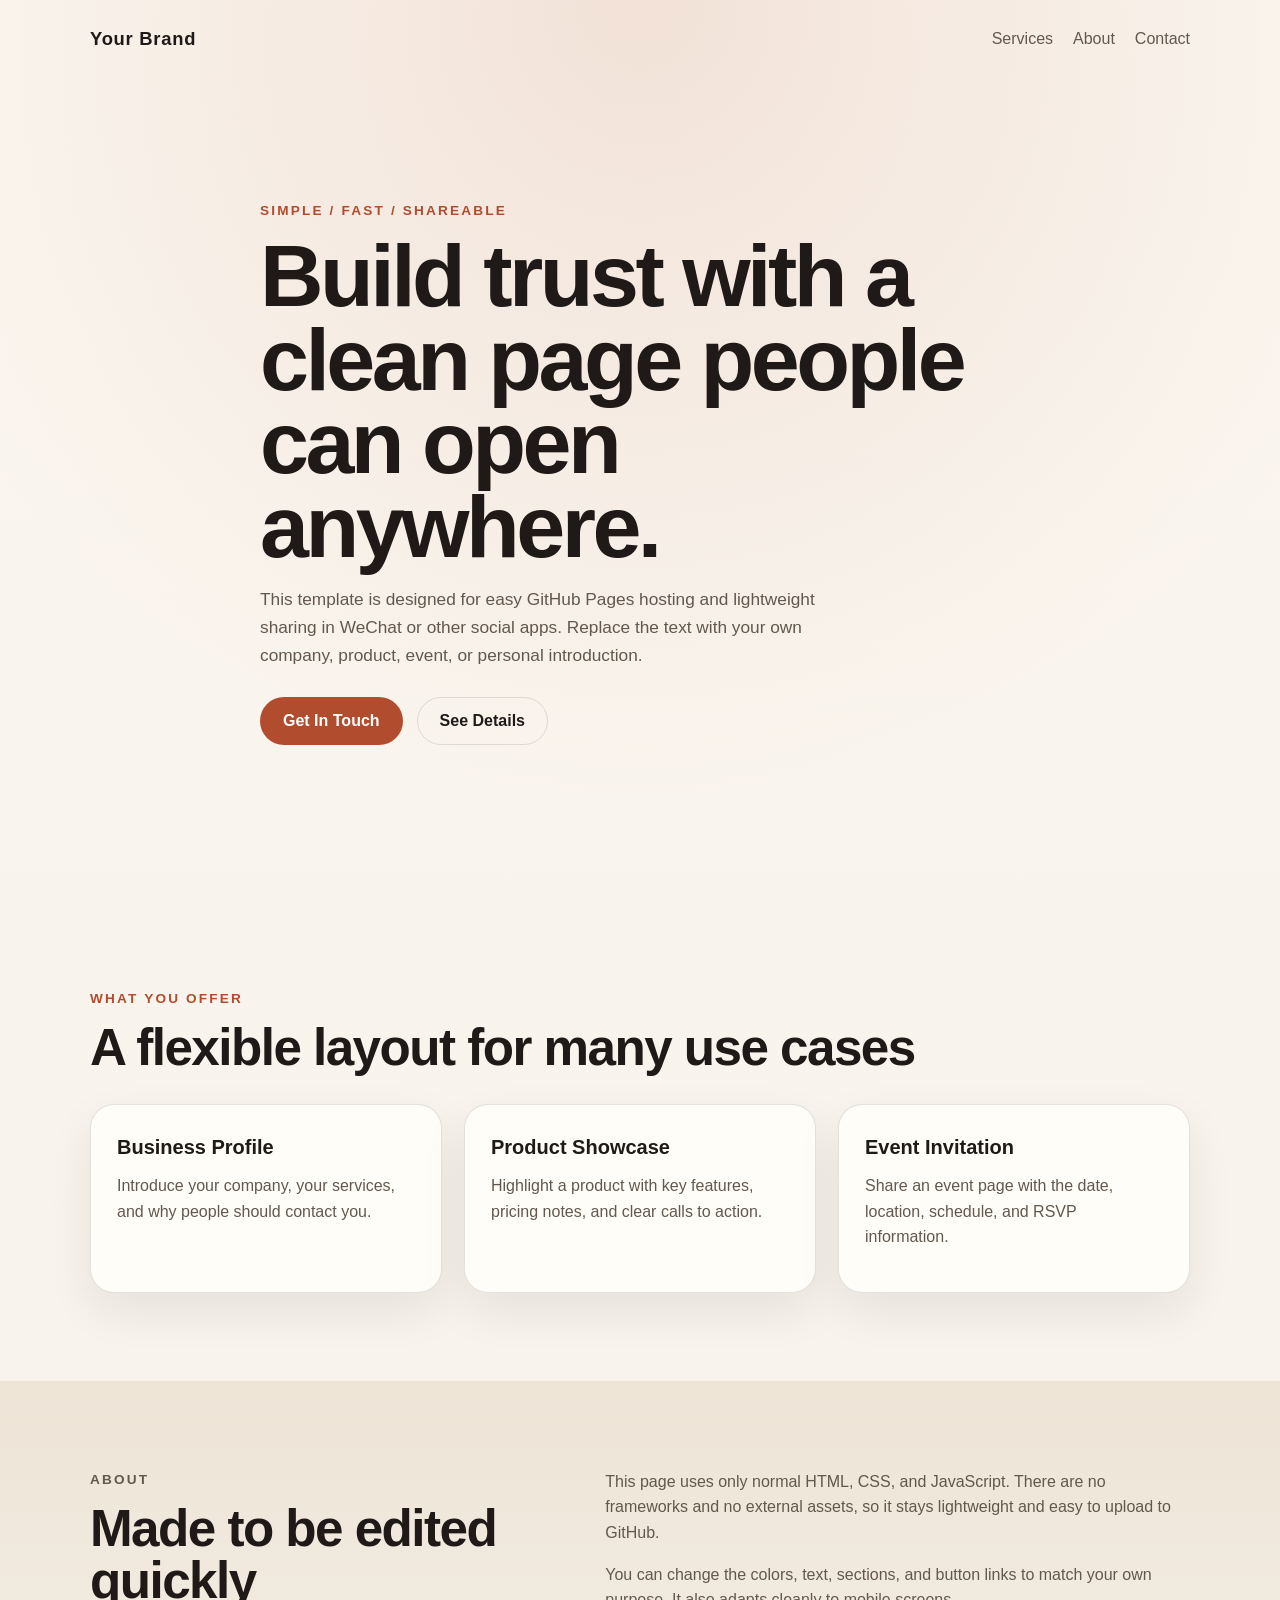
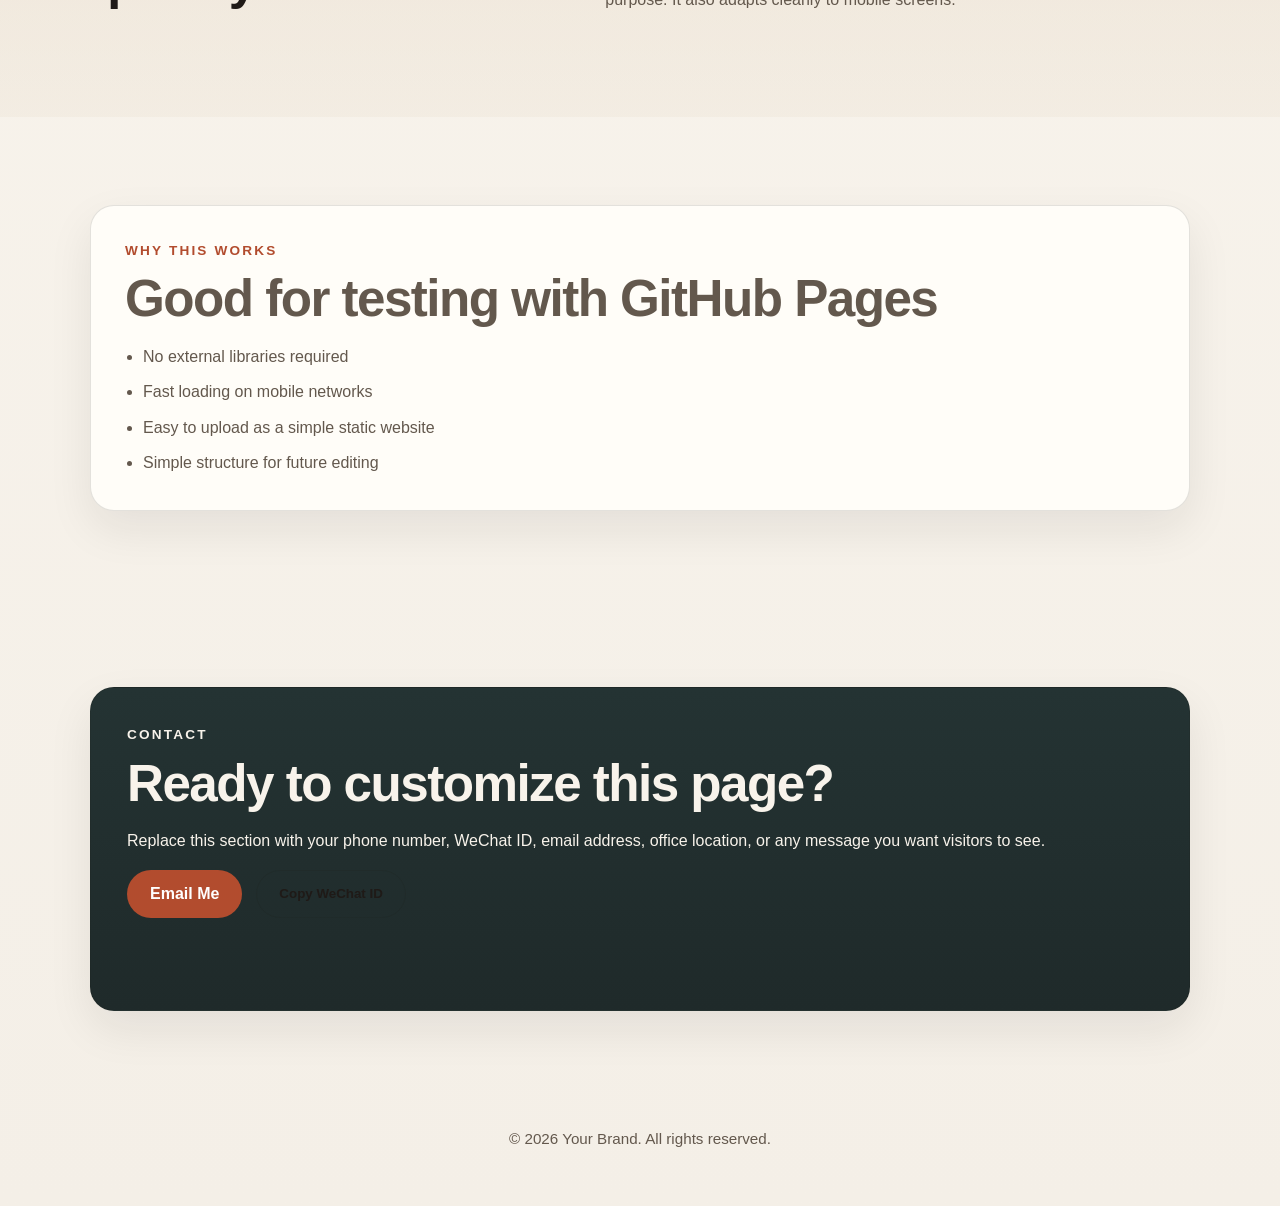
==== index.html @ 00fb81fe "Add files via upload" ====
<!DOCTYPE html>
<html lang="en">
<head>
  <meta charset="UTF-8">
  <meta name="viewport" content="width=device-width, initial-scale=1.0">
  <meta name="description" content="A clean and shareable website template for GitHub Pages and WeChat sharing.">
  <title>Welcome Page</title>
  <link rel="stylesheet" href="style.css">
</head>
<body>
  <header class="hero" id="top">
    <nav class="nav">
      <a class="brand" href="#top">Your Brand</a>
      <div class="nav-links">
        <a href="#services">Services</a>
        <a href="#about">About</a>
        <a href="#contact">Contact</a>
      </div>
    </nav>

    <div class="hero-content">
      <p class="eyebrow">Simple / Fast / Shareable</p>
      <h1>Build trust with a clean page people can open anywhere.</h1>
      <p class="hero-copy">
        This template is designed for easy GitHub Pages hosting and lightweight sharing in WeChat or other social apps.
        Replace the text with your own company, product, event, or personal introduction.
      </p>
      <div class="hero-actions">
        <a class="button button-primary" href="#contact">Get In Touch</a>
        <a class="button button-secondary" href="#services">See Details</a>
      </div>
    </div>
  </header>

  <main>
    <section class="section section-light" id="services">
      <div class="section-heading">
        <p class="section-label">What You Offer</p>
        <h2>A flexible layout for many use cases</h2>
      </div>
      <div class="card-grid">
        <article class="card">
          <h3>Business Profile</h3>
          <p>Introduce your company, your services, and why people should contact you.</p>
        </article>
        <article class="card">
          <h3>Product Showcase</h3>
          <p>Highlight a product with key features, pricing notes, and clear calls to action.</p>
        </article>
        <article class="card">
          <h3>Event Invitation</h3>
          <p>Share an event page with the date, location, schedule, and RSVP information.</p>
        </article>
      </div>
    </section>

    <section class="section section-accent" id="about">
      <div class="two-column">
        <div>
          <p class="section-label">About</p>
          <h2>Made to be edited quickly</h2>
        </div>
        <div>
          <p>
            This page uses only normal HTML, CSS, and JavaScript. There are no frameworks and no external assets,
            so it stays lightweight and easy to upload to GitHub.
          </p>
          <p>
            You can change the colors, text, sections, and button links to match your own purpose. It also adapts
            cleanly to mobile screens.
          </p>
        </div>
      </div>
    </section>

    <section class="section section-light">
      <div class="highlight-panel">
        <p class="section-label">Why This Works</p>
        <h2>Good for testing with GitHub Pages</h2>
        <ul class="checklist">
          <li>No external libraries required</li>
          <li>Fast loading on mobile networks</li>
          <li>Easy to upload as a simple static website</li>
          <li>Simple structure for future editing</li>
        </ul>
      </div>
    </section>

    <section class="section section-dark" id="contact">
      <div class="contact-box">
        <p class="section-label">Contact</p>
        <h2>Ready to customize this page?</h2>
        <p>
          Replace this section with your phone number, WeChat ID, email address, office location, or any message you
          want visitors to see.
        </p>
        <div class="contact-actions">
          <a class="button button-primary" href="mailto:hello@example.com">Email Me</a>
          <button class="button button-secondary" id="copyButton" type="button" data-copy="WeChat ID: your-wechat-id">
            Copy WeChat ID
          </button>
        </div>
        <p class="copy-feedback" id="copyFeedback" aria-live="polite"></p>
      </div>
    </section>
  </main>

  <footer class="footer">
    <p>&copy; <span id="year"></span> Your Brand. All rights reserved.</p>
  </footer>

  <script src="script.js"></script>
</body>
</html>
---- style.css ----
:root {
  --bg: #f4efe7;
  --surface: #fffdf8;
  --surface-strong: #e8dccb;
  --ink: #1f1a17;
  --muted: #63584d;
  --accent: #b24c2e;
  --accent-strong: #8f351a;
  --dark: #1f2a2a;
  --dark-surface: #243333;
  --line: rgba(31, 26, 23, 0.12);
  --shadow: 0 18px 45px rgba(31, 26, 23, 0.08);
  --radius: 24px;
}

* {
  box-sizing: border-box;
}

html {
  scroll-behavior: smooth;
}

body {
  margin: 0;
  font-family: "Segoe UI", "PingFang SC", "Microsoft YaHei", sans-serif;
  background:
    radial-gradient(circle at top, rgba(178, 76, 46, 0.12), transparent 28%),
    linear-gradient(180deg, #fbf7f0 0%, var(--bg) 100%);
  color: var(--ink);
  line-height: 1.6;
}

a {
  color: inherit;
  text-decoration: none;
}

.hero,
.section,
.footer {
  padding-left: 24px;
  padding-right: 24px;
}

.hero {
  min-height: 100vh;
  display: flex;
  flex-direction: column;
  padding-top: 24px;
  padding-bottom: 56px;
}

.nav,
.hero-content,
.section-heading,
.card-grid,
.two-column,
.highlight-panel,
.contact-box,
.footer {
  width: min(1100px, 100%);
  margin: 0 auto;
}

.nav {
  display: flex;
  align-items: center;
  justify-content: space-between;
  gap: 24px;
}

.brand {
  font-size: 1.15rem;
  font-weight: 700;
  letter-spacing: 0.04em;
}

.nav-links {
  display: flex;
  gap: 20px;
  color: var(--muted);
}

.hero-content {
  display: grid;
  place-content: center;
  flex: 1;
  max-width: 760px;
  padding-top: 48px;
}

.eyebrow,
.section-label {
  margin: 0 0 12px;
  font-size: 0.85rem;
  letter-spacing: 0.16em;
  text-transform: uppercase;
  color: var(--accent);
  font-weight: 700;
}

h1,
h2,
h3,
p,
ul {
  margin-top: 0;
}

h1 {
  font-size: clamp(2.6rem, 7vw, 5.5rem);
  line-height: 0.95;
  letter-spacing: -0.04em;
  margin-bottom: 18px;
}

h2 {
  font-size: clamp(2rem, 4vw, 3.2rem);
  line-height: 1.02;
  letter-spacing: -0.03em;
  margin-bottom: 18px;
}

h3 {
  font-size: 1.25rem;
  margin-bottom: 10px;
}

.hero-copy,
.card p,
.two-column p,
.highlight-panel,
.contact-box p,
.footer {
  color: var(--muted);
}

.hero-copy {
  font-size: 1.08rem;
  max-width: 62ch;
  margin-bottom: 28px;
}

.hero-actions,
.contact-actions {
  display: flex;
  flex-wrap: wrap;
  gap: 14px;
}

.button {
  display: inline-flex;
  align-items: center;
  justify-content: center;
  min-height: 48px;
  padding: 0 22px;
  border-radius: 999px;
  border: 1px solid transparent;
  font-weight: 700;
  transition: transform 0.2s ease, background-color 0.2s ease, border-color 0.2s ease;
  cursor: pointer;
}

.button:hover {
  transform: translateY(-1px);
}

.button-primary {
  background: var(--accent);
  color: #fff;
}

.button-primary:hover {
  background: var(--accent-strong);
}

.button-secondary {
  background: transparent;
  border-color: var(--line);
  color: var(--ink);
}

.section {
  padding-top: 88px;
  padding-bottom: 88px;
}

.section-light {
  background: transparent;
}

.section-accent {
  background: linear-gradient(180deg, rgba(232, 220, 203, 0.65), rgba(232, 220, 203, 0.25));
}

.section-dark {
  background: transparent;
}

.section-heading {
  margin-bottom: 30px;
}

.card-grid {
  display: grid;
  grid-template-columns: repeat(3, minmax(0, 1fr));
  gap: 22px;
}

.card,
.highlight-panel,
.contact-box {
  background: var(--surface);
  border: 1px solid var(--line);
  border-radius: var(--radius);
  box-shadow: var(--shadow);
}

.card {
  padding: 26px;
}

.two-column {
  display: grid;
  grid-template-columns: 1fr 1.2fr;
  gap: 28px;
  align-items: start;
}

.highlight-panel {
  padding: 34px;
}

.checklist {
  padding-left: 18px;
  margin-bottom: 0;
}

.checklist li + li {
  margin-top: 10px;
}

.contact-box {
  background: linear-gradient(180deg, var(--dark-surface), var(--dark));
  color: #f8f3eb;
  padding: 36px;
}

.contact-box .section-label,
.contact-box p,
.contact-box h2 {
  color: inherit;
}

.copy-feedback {
  min-height: 24px;
  margin-top: 16px;
  color: #f4d8a7;
}

.footer {
  padding-top: 28px;
  padding-bottom: 40px;
  text-align: center;
  font-size: 0.95rem;
}

@media (max-width: 900px) {
  .card-grid,
  .two-column {
    grid-template-columns: 1fr;
  }
}

@media (max-width: 640px) {
  .hero {
    min-height: auto;
  }

  .nav {
    flex-direction: column;
    align-items: flex-start;
  }

  .nav-links {
    flex-wrap: wrap;
    gap: 14px;
  }

  .section {
    padding-top: 68px;
    padding-bottom: 68px;
  }

  .card,
  .highlight-panel,
  .contact-box {
    padding: 24px;
  }
}
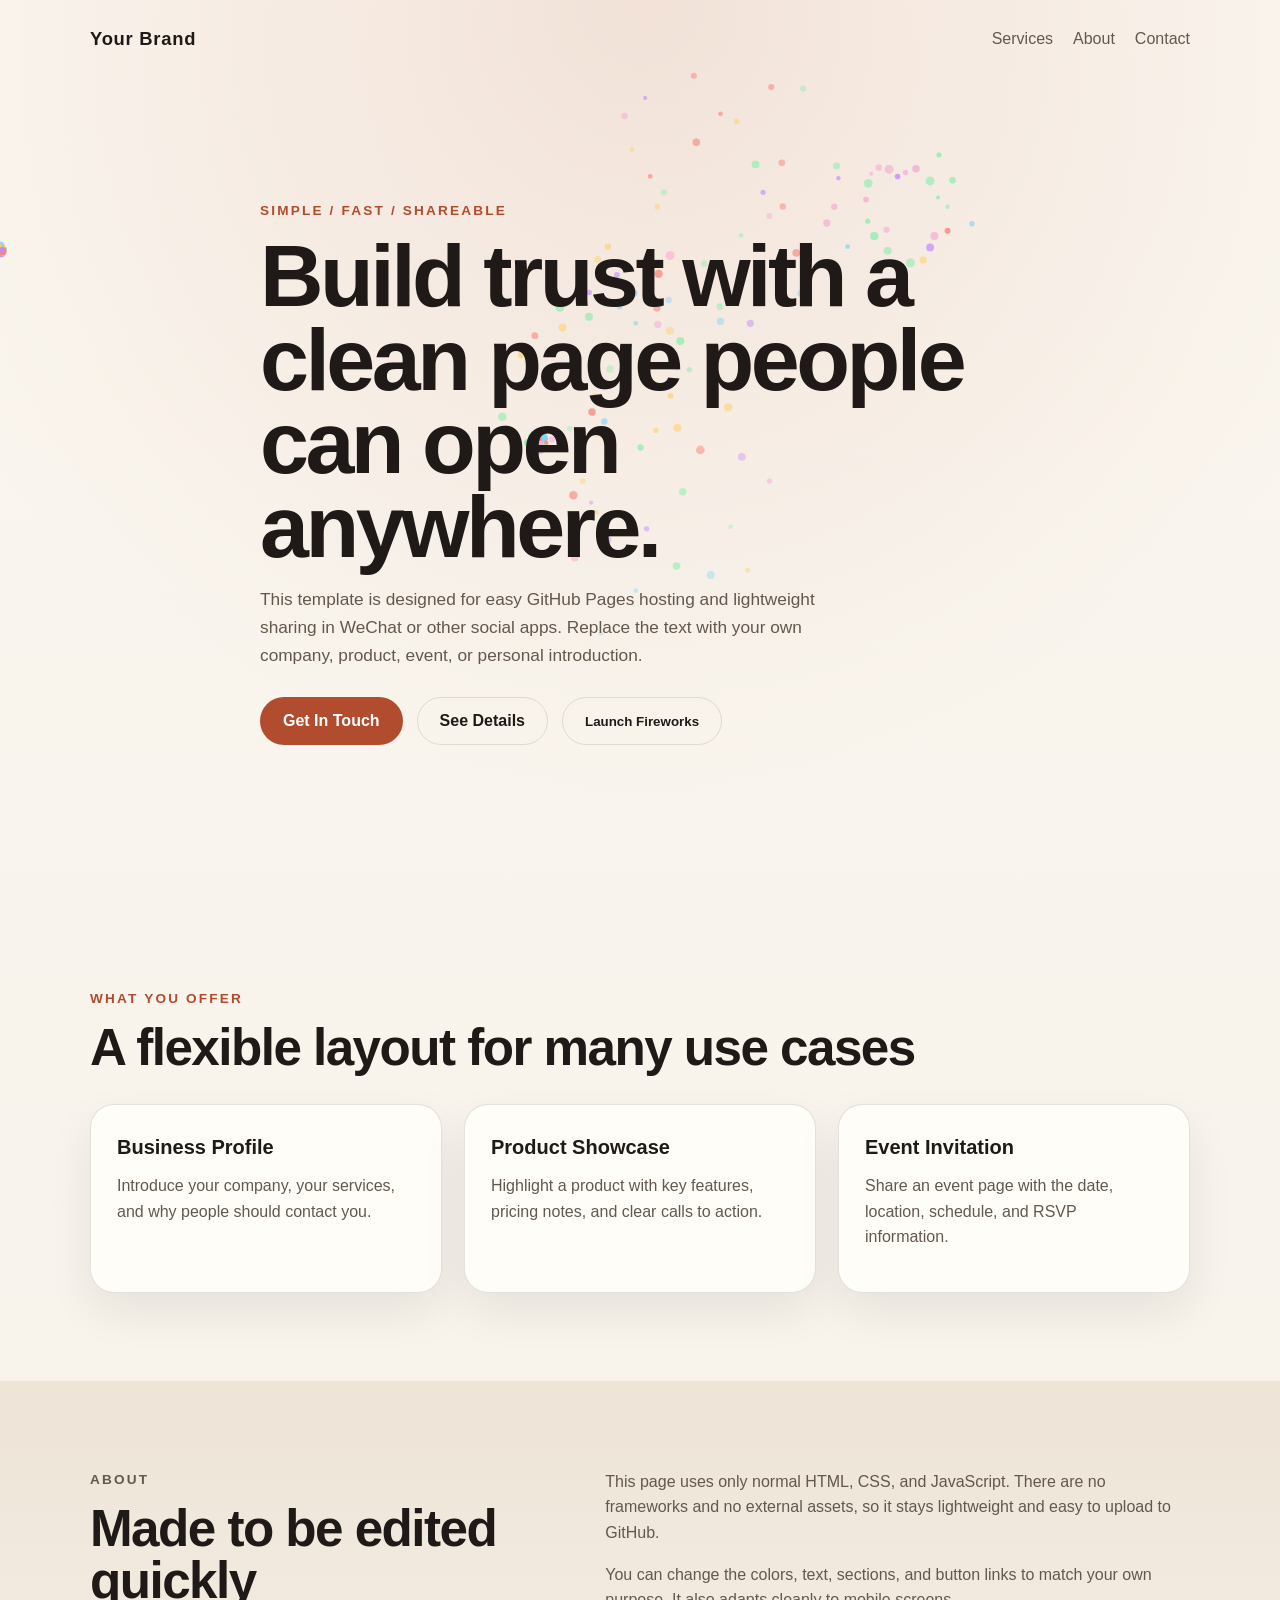
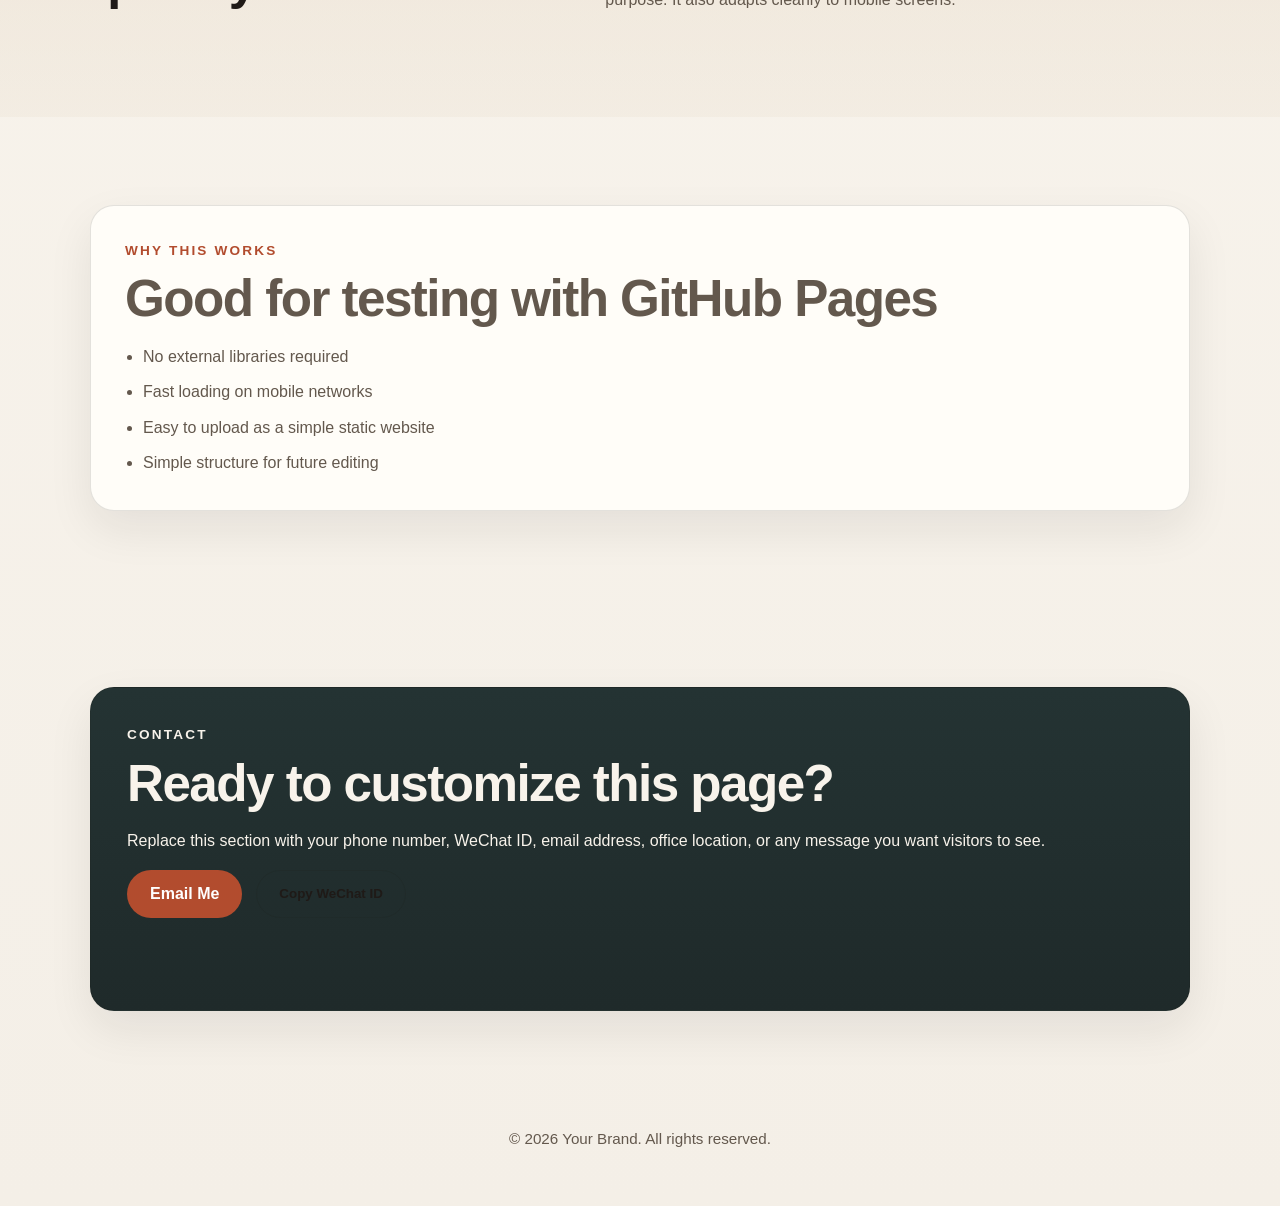
==== commit 58a39add: "Add files via upload" ====
--- a/index.html
+++ b/index.html
@@ -9,6 +9,7 @@
 </head>
 <body>
   <header class="hero" id="top">
+    <canvas class="fireworks-canvas" id="fireworksCanvas" aria-hidden="true"></canvas>
     <nav class="nav">
       <a class="brand" href="#top">Your Brand</a>
       <div class="nav-links">
@@ -28,6 +29,7 @@
       <div class="hero-actions">
         <a class="button button-primary" href="#contact">Get In Touch</a>
         <a class="button button-secondary" href="#services">See Details</a>
+        <button class="button button-secondary" id="fireworksButton" type="button">Launch Fireworks</button>
       </div>
     </div>
   </header>
--- a/style.css
+++ b/style.css
@@ -49,6 +49,8 @@
   flex-direction: column;
   padding-top: 24px;
   padding-bottom: 56px;
+  position: relative;
+  overflow: hidden;
 }
 
 .nav,
@@ -68,6 +70,8 @@
   align-items: center;
   justify-content: space-between;
   gap: 24px;
+  position: relative;
+  z-index: 2;
 }
 
 .brand {
@@ -88,6 +92,17 @@
   flex: 1;
   max-width: 760px;
   padding-top: 48px;
+  position: relative;
+  z-index: 2;
+}
+
+.fireworks-canvas {
+  position: absolute;
+  inset: 0;
+  width: 100%;
+  height: 100%;
+  pointer-events: none;
+  opacity: 0.95;
 }
 
 .eyebrow,
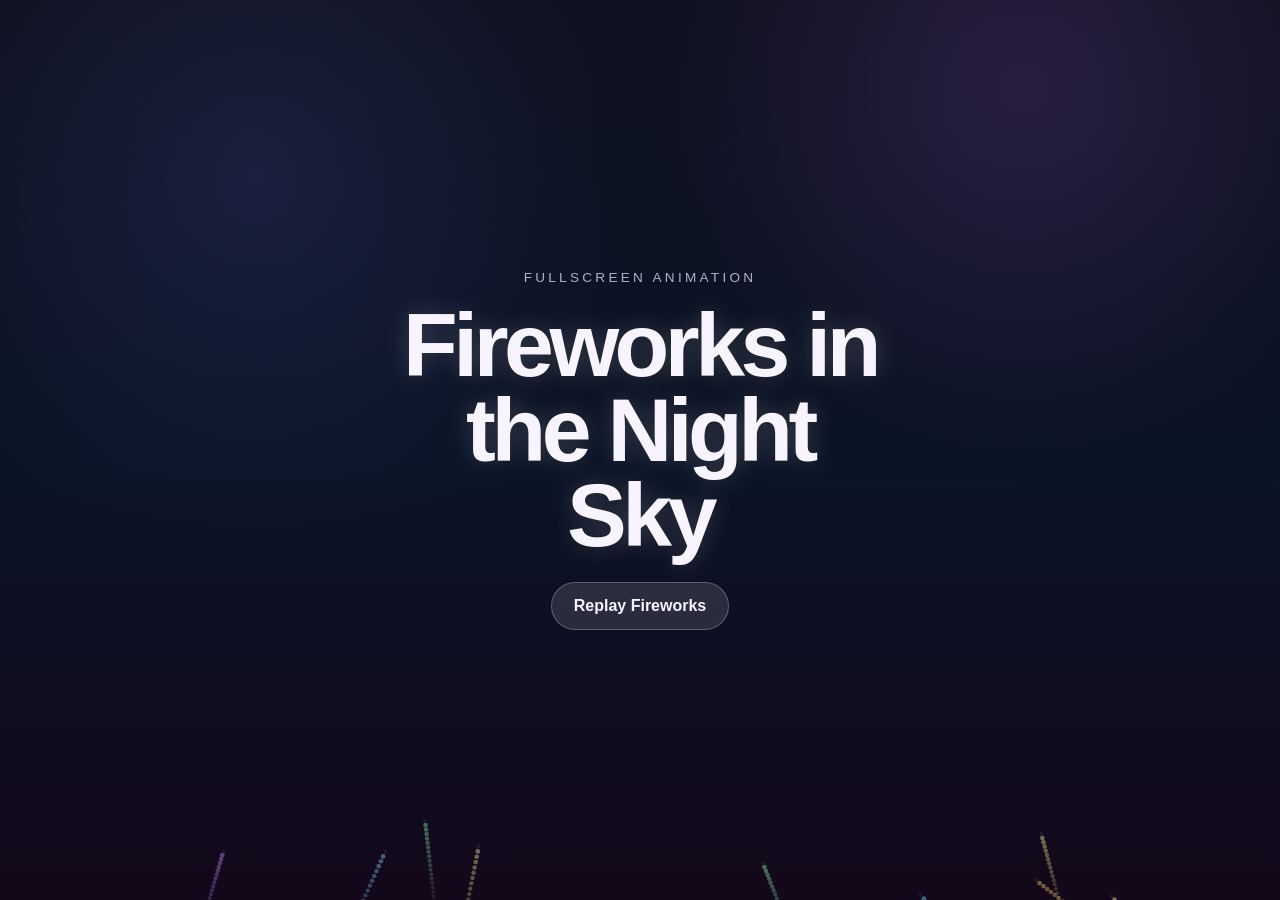
==== commit a71a7c83: "Add files via upload" ====
--- a/index.html
+++ b/index.html
@@ -3,113 +3,19 @@
 <head>
   <meta charset="UTF-8">
   <meta name="viewport" content="width=device-width, initial-scale=1.0">
-  <meta name="description" content="A clean and shareable website template for GitHub Pages and WeChat sharing.">
-  <title>Welcome Page</title>
+  <meta name="description" content="A fullscreen animated fireworks page built with plain HTML, CSS, and JavaScript.">
+  <title>Fireworks</title>
   <link rel="stylesheet" href="style.css">
 </head>
 <body>
-  <header class="hero" id="top">
-    <canvas class="fireworks-canvas" id="fireworksCanvas" aria-hidden="true"></canvas>
-    <nav class="nav">
-      <a class="brand" href="#top">Your Brand</a>
-      <div class="nav-links">
-        <a href="#services">Services</a>
-        <a href="#about">About</a>
-        <a href="#contact">Contact</a>
-      </div>
-    </nav>
-
-    <div class="hero-content">
-      <p class="eyebrow">Simple / Fast / Shareable</p>
-      <h1>Build trust with a clean page people can open anywhere.</h1>
-      <p class="hero-copy">
-        This template is designed for easy GitHub Pages hosting and lightweight sharing in WeChat or other social apps.
-        Replace the text with your own company, product, event, or personal introduction.
-      </p>
-      <div class="hero-actions">
-        <a class="button button-primary" href="#contact">Get In Touch</a>
-        <a class="button button-secondary" href="#services">See Details</a>
-        <button class="button button-secondary" id="fireworksButton" type="button">Launch Fireworks</button>
-      </div>
+  <main class="scene">
+    <canvas id="fireworksCanvas" aria-label="Animated fireworks display"></canvas>
+    <div class="overlay">
+      <p class="subtitle">Fullscreen Animation</p>
+      <h1>Fireworks in the Night Sky</h1>
+      <button id="replayButton" type="button">Replay Fireworks</button>
     </div>
-  </header>
-
-  <main>
-    <section class="section section-light" id="services">
-      <div class="section-heading">
-        <p class="section-label">What You Offer</p>
-        <h2>A flexible layout for many use cases</h2>
-      </div>
-      <div class="card-grid">
-        <article class="card">
-          <h3>Business Profile</h3>
-          <p>Introduce your company, your services, and why people should contact you.</p>
-        </article>
-        <article class="card">
-          <h3>Product Showcase</h3>
-          <p>Highlight a product with key features, pricing notes, and clear calls to action.</p>
-        </article>
-        <article class="card">
-          <h3>Event Invitation</h3>
-          <p>Share an event page with the date, location, schedule, and RSVP information.</p>
-        </article>
-      </div>
-    </section>
-
-    <section class="section section-accent" id="about">
-      <div class="two-column">
-        <div>
-          <p class="section-label">About</p>
-          <h2>Made to be edited quickly</h2>
-        </div>
-        <div>
-          <p>
-            This page uses only normal HTML, CSS, and JavaScript. There are no frameworks and no external assets,
-            so it stays lightweight and easy to upload to GitHub.
-          </p>
-          <p>
-            You can change the colors, text, sections, and button links to match your own purpose. It also adapts
-            cleanly to mobile screens.
-          </p>
-        </div>
-      </div>
-    </section>
-
-    <section class="section section-light">
-      <div class="highlight-panel">
-        <p class="section-label">Why This Works</p>
-        <h2>Good for testing with GitHub Pages</h2>
-        <ul class="checklist">
-          <li>No external libraries required</li>
-          <li>Fast loading on mobile networks</li>
-          <li>Easy to upload as a simple static website</li>
-          <li>Simple structure for future editing</li>
-        </ul>
-      </div>
-    </section>
-
-    <section class="section section-dark" id="contact">
-      <div class="contact-box">
-        <p class="section-label">Contact</p>
-        <h2>Ready to customize this page?</h2>
-        <p>
-          Replace this section with your phone number, WeChat ID, email address, office location, or any message you
-          want visitors to see.
-        </p>
-        <div class="contact-actions">
-          <a class="button button-primary" href="mailto:hello@example.com">Email Me</a>
-          <button class="button button-secondary" id="copyButton" type="button" data-copy="WeChat ID: your-wechat-id">
-            Copy WeChat ID
-          </button>
-        </div>
-        <p class="copy-feedback" id="copyFeedback" aria-live="polite"></p>
-      </div>
-    </section>
   </main>
-
-  <footer class="footer">
-    <p>&copy; <span id="year"></span> Your Brand. All rights reserved.</p>
-  </footer>
 
   <script src="script.js"></script>
 </body>
--- a/style.css
+++ b/style.css
@@ -1,316 +1,101 @@
 :root {
-  --bg: #f4efe7;
-  --surface: #fffdf8;
-  --surface-strong: #e8dccb;
-  --ink: #1f1a17;
-  --muted: #63584d;
-  --accent: #b24c2e;
-  --accent-strong: #8f351a;
-  --dark: #1f2a2a;
-  --dark-surface: #243333;
-  --line: rgba(31, 26, 23, 0.12);
-  --shadow: 0 18px 45px rgba(31, 26, 23, 0.08);
-  --radius: 24px;
+  --sky-top: #050816;
+  --sky-mid: #081124;
+  --sky-bottom: #14091b;
+  --text: #f8f4ff;
+  --muted: rgba(248, 244, 255, 0.7);
+  --button-bg: rgba(255, 255, 255, 0.12);
+  --button-border: rgba(255, 255, 255, 0.24);
 }
 
 * {
   box-sizing: border-box;
 }
 
-html {
-  scroll-behavior: smooth;
+html,
+body {
+  margin: 0;
+  width: 100%;
+  height: 100%;
 }
 
 body {
-  margin: 0;
+  overflow: hidden;
   font-family: "Segoe UI", "PingFang SC", "Microsoft YaHei", sans-serif;
   background:
-    radial-gradient(circle at top, rgba(178, 76, 46, 0.12), transparent 28%),
-    linear-gradient(180deg, #fbf7f0 0%, var(--bg) 100%);
-  color: var(--ink);
-  line-height: 1.6;
+    radial-gradient(circle at 20% 20%, rgba(72, 81, 170, 0.2), transparent 30%),
+    radial-gradient(circle at 80% 10%, rgba(196, 94, 255, 0.15), transparent 28%),
+    linear-gradient(180deg, var(--sky-top) 0%, var(--sky-mid) 52%, var(--sky-bottom) 100%);
+  color: var(--text);
 }
 
-a {
-  color: inherit;
-  text-decoration: none;
+.scene {
+  position: relative;
+  width: 100%;
+  height: 100%;
 }
 
-.hero,
-.section,
-.footer {
-  padding-left: 24px;
-  padding-right: 24px;
+#fireworksCanvas {
+  display: block;
+  width: 100%;
+  height: 100%;
 }
 
-.hero {
-  min-height: 100vh;
-  display: flex;
-  flex-direction: column;
-  padding-top: 24px;
-  padding-bottom: 56px;
-  position: relative;
-  overflow: hidden;
+.overlay {
+  position: absolute;
+  inset: 0;
+  display: grid;
+  place-items: center;
+  align-content: center;
+  padding: 24px;
+  text-align: center;
+  pointer-events: none;
 }
 
-.nav,
-.hero-content,
-.section-heading,
-.card-grid,
-.two-column,
-.highlight-panel,
-.contact-box,
-.footer {
-  width: min(1100px, 100%);
-  margin: 0 auto;
+.subtitle,
+h1 {
+  margin: 0;
+  text-shadow: 0 0 24px rgba(255, 255, 255, 0.18);
 }
 
-.nav {
-  display: flex;
-  align-items: center;
-  justify-content: space-between;
-  gap: 24px;
-  position: relative;
-  z-index: 2;
-}
-
-.brand {
-  font-size: 1.15rem;
-  font-weight: 700;
-  letter-spacing: 0.04em;
-}
-
-.nav-links {
-  display: flex;
-  gap: 20px;
+.subtitle {
+  font-size: 0.85rem;
+  letter-spacing: 0.24em;
+  text-transform: uppercase;
   color: var(--muted);
-}
-
-.hero-content {
-  display: grid;
-  place-content: center;
-  flex: 1;
-  max-width: 760px;
-  padding-top: 48px;
-  position: relative;
-  z-index: 2;
-}
-
-.fireworks-canvas {
-  position: absolute;
-  inset: 0;
-  width: 100%;
-  height: 100%;
-  pointer-events: none;
-  opacity: 0.95;
-}
-
-.eyebrow,
-.section-label {
-  margin: 0 0 12px;
-  font-size: 0.85rem;
-  letter-spacing: 0.16em;
-  text-transform: uppercase;
-  color: var(--accent);
-  font-weight: 700;
-}
-
-h1,
-h2,
-h3,
-p,
-ul {
-  margin-top: 0;
+  margin-bottom: 18px;
 }
 
 h1 {
-  font-size: clamp(2.6rem, 7vw, 5.5rem);
+  font-size: clamp(2.2rem, 7vw, 5.8rem);
   line-height: 0.95;
-  letter-spacing: -0.04em;
-  margin-bottom: 18px;
+  letter-spacing: -0.05em;
+  max-width: 10ch;
+  margin-bottom: 24px;
 }
 
-h2 {
-  font-size: clamp(2rem, 4vw, 3.2rem);
-  line-height: 1.02;
-  letter-spacing: -0.03em;
-  margin-bottom: 18px;
-}
-
-h3 {
-  font-size: 1.25rem;
-  margin-bottom: 10px;
-}
-
-.hero-copy,
-.card p,
-.two-column p,
-.highlight-panel,
-.contact-box p,
-.footer {
-  color: var(--muted);
-}
-
-.hero-copy {
-  font-size: 1.08rem;
-  max-width: 62ch;
-  margin-bottom: 28px;
-}
-
-.hero-actions,
-.contact-actions {
-  display: flex;
-  flex-wrap: wrap;
-  gap: 14px;
-}
-
-.button {
-  display: inline-flex;
-  align-items: center;
-  justify-content: center;
+#replayButton {
+  pointer-events: auto;
   min-height: 48px;
   padding: 0 22px;
   border-radius: 999px;
-  border: 1px solid transparent;
+  border: 1px solid var(--button-border);
+  background: var(--button-bg);
+  color: var(--text);
+  font: inherit;
   font-weight: 700;
-  transition: transform 0.2s ease, background-color 0.2s ease, border-color 0.2s ease;
   cursor: pointer;
+  transition: transform 0.2s ease, background-color 0.2s ease;
+  backdrop-filter: blur(8px);
 }
 
-.button:hover {
+#replayButton:hover {
   transform: translateY(-1px);
-}
-
-.button-primary {
-  background: var(--accent);
-  color: #fff;
-}
-
-.button-primary:hover {
-  background: var(--accent-strong);
-}
-
-.button-secondary {
-  background: transparent;
-  border-color: var(--line);
-  color: var(--ink);
-}
-
-.section {
-  padding-top: 88px;
-  padding-bottom: 88px;
-}
-
-.section-light {
-  background: transparent;
-}
-
-.section-accent {
-  background: linear-gradient(180deg, rgba(232, 220, 203, 0.65), rgba(232, 220, 203, 0.25));
-}
-
-.section-dark {
-  background: transparent;
-}
-
-.section-heading {
-  margin-bottom: 30px;
-}
-
-.card-grid {
-  display: grid;
-  grid-template-columns: repeat(3, minmax(0, 1fr));
-  gap: 22px;
-}
-
-.card,
-.highlight-panel,
-.contact-box {
-  background: var(--surface);
-  border: 1px solid var(--line);
-  border-radius: var(--radius);
-  box-shadow: var(--shadow);
-}
-
-.card {
-  padding: 26px;
-}
-
-.two-column {
-  display: grid;
-  grid-template-columns: 1fr 1.2fr;
-  gap: 28px;
-  align-items: start;
-}
-
-.highlight-panel {
-  padding: 34px;
-}
-
-.checklist {
-  padding-left: 18px;
-  margin-bottom: 0;
-}
-
-.checklist li + li {
-  margin-top: 10px;
-}
-
-.contact-box {
-  background: linear-gradient(180deg, var(--dark-surface), var(--dark));
-  color: #f8f3eb;
-  padding: 36px;
-}
-
-.contact-box .section-label,
-.contact-box p,
-.contact-box h2 {
-  color: inherit;
-}
-
-.copy-feedback {
-  min-height: 24px;
-  margin-top: 16px;
-  color: #f4d8a7;
-}
-
-.footer {
-  padding-top: 28px;
-  padding-bottom: 40px;
-  text-align: center;
-  font-size: 0.95rem;
-}
-
-@media (max-width: 900px) {
-  .card-grid,
-  .two-column {
-    grid-template-columns: 1fr;
-  }
+  background: rgba(255, 255, 255, 0.18);
 }
 
 @media (max-width: 640px) {
-  .hero {
-    min-height: auto;
-  }
-
-  .nav {
-    flex-direction: column;
-    align-items: flex-start;
-  }
-
-  .nav-links {
-    flex-wrap: wrap;
-    gap: 14px;
-  }
-
-  .section {
-    padding-top: 68px;
-    padding-bottom: 68px;
-  }
-
-  .card,
-  .highlight-panel,
-  .contact-box {
-    padding: 24px;
+  h1 {
+    max-width: 12ch;
   }
 }
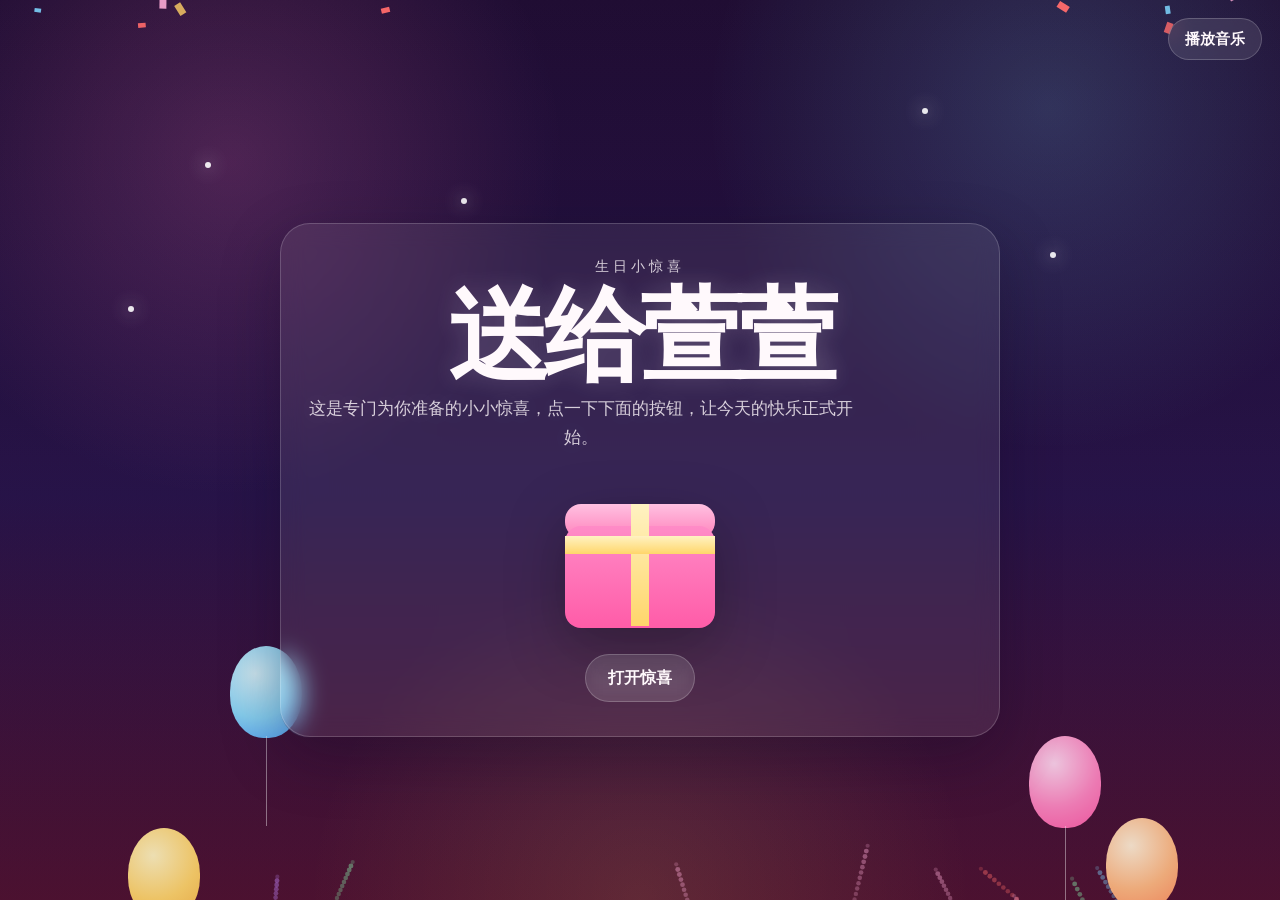
==== commit 7a0c384d: "Add files via upload" ====
--- a/index.html
+++ b/index.html
@@ -3,18 +3,141 @@
 <head>
   <meta charset="UTF-8">
   <meta name="viewport" content="width=device-width, initial-scale=1.0">
-  <meta name="description" content="A fullscreen animated fireworks page built with plain HTML, CSS, and JavaScript.">
-  <title>Fireworks</title>
+  <meta name="description" content="一个为萱萱准备的生日惊喜页面，有烟花、彩带和温柔的祝福。">
+  <title>萱萱，生日快乐</title>
   <link rel="stylesheet" href="style.css">
 </head>
 <body>
+  <audio id="birthdayMusic" loop preload="auto">
+    <source src="riverbend-serenade.mp3" type="audio/mpeg">
+  </audio>
+
   <main class="scene">
-    <canvas id="fireworksCanvas" aria-label="Animated fireworks display"></canvas>
-    <div class="overlay">
-      <p class="subtitle">Fullscreen Animation</p>
-      <h1>Fireworks in the Night Sky</h1>
-      <button id="replayButton" type="button">Replay Fireworks</button>
+    <canvas id="fireworksCanvas" aria-hidden="true"></canvas>
+
+    <div class="stars" aria-hidden="true">
+      <span></span>
+      <span></span>
+      <span></span>
+      <span></span>
+      <span></span>
+      <span></span>
     </div>
+
+    <div class="balloons" aria-hidden="true">
+      <span class="balloon balloon-gold"></span>
+      <span class="balloon balloon-pink"></span>
+      <span class="balloon balloon-blue"></span>
+      <span class="balloon balloon-peach"></span>
+    </div>
+
+    <section class="overlay">
+      <button class="music-toggle" id="musicToggle" type="button">播放音乐</button>
+      <div class="experience">
+        <article class="panel is-active" data-panel="intro">
+          <p class="subtitle">生日小惊喜</p>
+          <h1>送给萱萱</h1>
+          <p class="message">
+            这是专门为你准备的小小惊喜，点一下下面的按钮，让今天的快乐正式开始。
+          </p>
+          <div class="gift-box" id="giftBox" aria-hidden="true">
+            <span class="gift-lid"></span>
+            <span class="gift-body"></span>
+            <span class="gift-ribbon gift-ribbon-vertical"></span>
+            <span class="gift-ribbon gift-ribbon-horizontal"></span>
+          </div>
+          <div class="actions">
+            <button id="openSurpriseButton" type="button">打开惊喜</button>
+          </div>
+        </article>
+
+        <article class="panel" data-panel="celebration">
+          <p class="subtitle">今天要好好庆祝</p>
+          <h1>生日快乐</h1>
+          <p class="name">亲爱的萱萱</p>
+          <p class="message">
+            愿萱萱今天有很多很多笑容、很多很多惊喜，也有很多很多爱与幸福围绕着你。
+          </p>
+
+          <div class="actions">
+            <button id="replayButton" type="button">再庆祝一次</button>
+            <button id="confettiButton" type="button" class="secondary-button">更多彩带</button>
+            <button class="secondary-button" type="button" data-next="wish">下一页</button>
+          </div>
+
+          <div class="cake" aria-hidden="true">
+            <div class="candle-group">
+              <span class="candle"></span>
+              <span class="candle"></span>
+              <span class="candle"></span>
+            </div>
+            <div class="cake-top"></div>
+            <div class="cake-base"></div>
+          </div>
+        </article>
+
+        <article class="panel" data-panel="wish">
+          <p class="subtitle">生日愿望</p>
+          <h1>三份小祝福</h1>
+          <div class="wish-grid">
+            <button class="wish-card" type="button" data-wish="祝福一：希望你能赚很多很多的钱 能够在这个行业里 有人能送你很多很多你想要的大九嘿嘿。">
+              <span>祝福一</span>
+              <strong>希望你能赚很多很多的钱 能够在这个行业里 有人能送你很多很多你想要的大九嘿嘿。</strong>
+            </button>
+            <button class="wish-card" type="button" data-wish="祝福二：希望你能天天开心 然后能关关难过关关过 所有东西事情都拦不了你！！">
+              <span>祝福二</span>
+              <strong>希望你能天天开心 然后能关关难过关关过 所有东西事情都拦不了你！！</strong>
+            </button>
+            <button class="wish-card" type="button" data-wish="祝福三：希望你能顺顺利利 平平安安 事业有成 要乖乖哦 。">
+              <span>祝福三</span>
+              <strong>希望你能顺顺利利 平平安安 事业有成 要乖乖哦</strong>
+            </button>
+          </div>
+          <p class="wish-output" id="wishOutput">点一下卡片，就会出现一份送给萱萱的小祝福。</p>
+          <div class="actions">
+            <button class="secondary-button" type="button" data-prev="celebration">上一页</button>
+            <button type="button" data-next="final">最后一页</button>
+          </div>
+        </article>
+
+        <article class="panel" data-panel="final">
+          <p class="subtitle">还有一句话</p>
+          <h1>因为有你，世界更温柔</h1>
+          <p class="message final-note" id="finalNote">
+            萱萱，生日快乐。愿你在新的一岁里，拥有更多温柔时刻、更多美好回忆，也拥有越来越多发自内心的笑容。
+          </p>
+          <div class="actions">
+            <button class="secondary-button" type="button" data-prev="wish">上一页</button>
+            <button type="button" data-next="video">最后一页</button>
+          </div>
+        </article>
+
+        <article class="panel" data-panel="video">
+          <p class="subtitle">最后一个小彩蛋</p>
+          <h1>生日歌</h1>
+          <p class="message">
+            再送你一个生日歌！！
+          </p>
+          <div class="video-card">
+            <div class="video-frame">
+              <iframe
+                src="https://player.bilibili.com/player.html?bvid=BV1yK411w7qk&page=1"
+                title="搞笑生日歌"
+                loading="lazy"
+                allowfullscreen>
+              </iframe>
+            </div>
+            <p class="video-note">
+              如果没有看不见，也可以直接点这里：
+              <a href="https://www.bilibili.com/video/BV1yK411w7qk/" target="_blank" rel="noopener noreferrer">打开视频</a>
+            </p>
+          </div>
+          <div class="actions">
+            <button class="secondary-button" type="button" data-prev="final">上一页</button>
+          </div>
+        </article>
+      </div>
+    </section>
   </main>
 
   <script src="script.js"></script>
--- a/style.css
+++ b/style.css
@@ -1,11 +1,14 @@
 :root {
-  --sky-top: #050816;
-  --sky-mid: #081124;
-  --sky-bottom: #14091b;
-  --text: #f8f4ff;
-  --muted: rgba(248, 244, 255, 0.7);
-  --button-bg: rgba(255, 255, 255, 0.12);
-  --button-border: rgba(255, 255, 255, 0.24);
+  --sky-top: #17042b;
+  --sky-mid: #251146;
+  --sky-bottom: #4d1230;
+  --glow-pink: #ff71b8;
+  --glow-gold: #ffd66b;
+  --glow-blue: #7ad8ff;
+  --text: #fff9fc;
+  --muted: rgba(255, 249, 252, 0.8);
+  --panel: rgba(255, 255, 255, 0.1);
+  --panel-border: rgba(255, 255, 255, 0.2);
 }
 
 * {
@@ -16,23 +19,26 @@
 body {
   margin: 0;
   width: 100%;
-  height: 100%;
+  min-height: 100%;
 }
 
 body {
-  overflow: hidden;
-  font-family: "Segoe UI", "PingFang SC", "Microsoft YaHei", sans-serif;
+  overflow-x: hidden;
+  overflow-y: auto;
+  font-family: "Trebuchet MS", "Segoe UI", "PingFang SC", "Microsoft YaHei", sans-serif;
   background:
-    radial-gradient(circle at 20% 20%, rgba(72, 81, 170, 0.2), transparent 30%),
-    radial-gradient(circle at 80% 10%, rgba(196, 94, 255, 0.15), transparent 28%),
-    linear-gradient(180deg, var(--sky-top) 0%, var(--sky-mid) 52%, var(--sky-bottom) 100%);
+    radial-gradient(circle at 18% 18%, rgba(255, 113, 184, 0.2), transparent 26%),
+    radial-gradient(circle at 82% 12%, rgba(122, 216, 255, 0.18), transparent 26%),
+    radial-gradient(circle at 50% 100%, rgba(255, 214, 107, 0.12), transparent 30%),
+    linear-gradient(180deg, var(--sky-top) 0%, var(--sky-mid) 55%, var(--sky-bottom) 100%);
   color: var(--text);
 }
 
 .scene {
   position: relative;
   width: 100%;
-  height: 100%;
+  min-height: 100vh;
+  overflow: hidden;
 }
 
 #fireworksCanvas {
@@ -47,55 +53,621 @@
   display: grid;
   place-items: center;
   align-content: center;
-  padding: 24px;
   text-align: center;
-  pointer-events: none;
+  padding: 76px 16px 20px;
+  z-index: 3;
+  overflow-y: auto;
+}
+
+.experience {
+  width: min(720px, 100%);
+  max-width: 100%;
+  position: relative;
+}
+
+.music-toggle {
+  position: fixed;
+  top: 14px;
+  right: 14px;
+  z-index: 4;
+  min-height: 42px;
+  padding: 0 16px;
+  font-size: 0.92rem;
+}
+
+.panel {
+  display: none;
+  width: 100%;
+  background: rgba(255, 255, 255, 0.08);
+  border: 1px solid rgba(255, 255, 255, 0.18);
+  border-radius: 24px;
+  padding: 24px 18px;
+  box-shadow: 0 20px 60px rgba(12, 7, 28, 0.28);
+  backdrop-filter: blur(12px);
+  justify-items: center;
+  margin: 0 auto;
+}
+
+.panel.is-active {
+  display: block;
+  animation: fadeUp 0.45s ease;
 }
 
 .subtitle,
+.name,
+.message,
 h1 {
-  margin: 0;
+  margin-top: 0;
   text-shadow: 0 0 24px rgba(255, 255, 255, 0.18);
 }
 
 .subtitle {
-  font-size: 0.85rem;
-  letter-spacing: 0.24em;
+  margin-bottom: 10px;
+  font-size: 0.72rem;
+  letter-spacing: 0.18em;
   text-transform: uppercase;
   color: var(--muted);
-  margin-bottom: 18px;
 }
 
 h1 {
-  font-size: clamp(2.2rem, 7vw, 5.8rem);
-  line-height: 0.95;
-  letter-spacing: -0.05em;
-  max-width: 10ch;
-  margin-bottom: 24px;
-}
-
-#replayButton {
-  pointer-events: auto;
-  min-height: 48px;
-  padding: 0 22px;
+  margin-bottom: 10px;
+  font-size: clamp(2rem, 9vw, 6.5rem);
+  line-height: 1;
+  letter-spacing: -0.04em;
+  text-align: center;
+}
+
+.name {
+  margin-bottom: 12px;
+  font-size: clamp(1.05rem, 4.5vw, 1.8rem);
+  color: var(--glow-gold);
+  font-weight: 700;
+  text-align: center;
+}
+
+.message {
+  max-width: 28rem;
+  margin-bottom: 20px;
+  font-size: 0.96rem;
+  line-height: 1.75;
+  color: var(--muted);
+  text-align: center;
+}
+
+.actions {
+  display: flex;
+  flex-wrap: wrap;
+  justify-content: center;
+  gap: 10px;
+  margin-bottom: 26px;
+}
+
+.actions:last-child {
+  margin-bottom: 0;
+}
+
+button {
+  min-height: 46px;
+  padding: 0 18px;
   border-radius: 999px;
-  border: 1px solid var(--button-border);
-  background: var(--button-bg);
+  border: 1px solid var(--panel-border);
+  background: var(--panel);
   color: var(--text);
   font: inherit;
+  font-size: 0.95rem;
   font-weight: 700;
   cursor: pointer;
-  transition: transform 0.2s ease, background-color 0.2s ease;
-  backdrop-filter: blur(8px);
-}
-
-#replayButton:hover {
-  transform: translateY(-1px);
+  transition: transform 0.2s ease, background-color 0.2s ease, border-color 0.2s ease;
+  backdrop-filter: blur(10px);
+}
+
+button:hover {
+  transform: translateY(-2px);
   background: rgba(255, 255, 255, 0.18);
 }
 
-@media (max-width: 640px) {
+.secondary-button {
+  background: rgba(255, 214, 107, 0.14);
+}
+
+.gift-box {
+  position: relative;
+  width: 126px;
+  height: 126px;
+  margin: 6px auto 20px;
+  filter: drop-shadow(0 18px 28px rgba(0, 0, 0, 0.28));
+  animation: giftBounce 2.3s ease-in-out infinite;
+}
+
+.gift-body,
+.gift-lid,
+.gift-ribbon {
+  position: absolute;
+}
+
+.gift-body {
+  inset: 42px 0 0;
+  border-radius: 14px;
+  background: linear-gradient(180deg, #ff8bc7 0%, #ff5ca8 100%);
+}
+
+.gift-lid {
+  left: 0;
+  right: 0;
+  top: 22px;
+  height: 30px;
+  border-radius: 14px;
+  background: linear-gradient(180deg, #ffc1e1 0%, #ff82bb 100%);
+}
+
+.gift-ribbon-vertical {
+  left: 50%;
+  top: 22px;
+  width: 16px;
+  height: 104px;
+  transform: translateX(-50%);
+  background: linear-gradient(180deg, #fff2c2 0%, #ffd66b 100%);
+}
+
+.gift-ribbon-horizontal {
+  left: 0;
+  right: 0;
+  top: 50px;
+  height: 16px;
+  background: linear-gradient(180deg, #fff2c2 0%, #ffd66b 100%);
+}
+
+.wish-grid {
+  display: grid;
+  grid-template-columns: 1fr;
+  gap: 10px;
+  margin-bottom: 18px;
+}
+
+.wish-card {
+  display: flex;
+  flex-direction: column;
+  gap: 8px;
+  align-items: flex-start;
+  min-height: auto;
+  padding: 16px;
+  border-radius: 20px;
+  text-align: left;
+  background: rgba(255, 255, 255, 0.1);
+}
+
+.wish-card span {
+  font-size: 0.82rem;
+  letter-spacing: 0.14em;
+  text-transform: uppercase;
+  color: var(--muted);
+}
+
+.wish-card strong {
+  font-size: 0.98rem;
+  line-height: 1.5;
+  word-break: break-word;
+}
+
+.wish-output,
+.final-note {
+  max-width: 30rem;
+  margin: 0 auto 18px;
+  color: var(--muted);
+  text-align: center;
+  line-height: 1.75;
+}
+
+.video-card {
+  width: 100%;
+  max-width: 100%;
+  margin: 0 auto 18px;
+}
+
+.video-frame {
+  position: relative;
+  width: 100%;
+  padding-top: 56.25%;
+  overflow: hidden;
+  border-radius: 18px;
+  border: 1px solid rgba(255, 255, 255, 0.18);
+  box-shadow: 0 20px 50px rgba(12, 7, 28, 0.3);
+  background: rgba(255, 255, 255, 0.06);
+}
+
+.video-frame iframe {
+  position: absolute;
+  inset: 0;
+  width: 100%;
+  height: 100%;
+  border: 0;
+}
+
+.video-note {
+  margin: 12px auto 0;
+  max-width: 28rem;
+  font-size: 0.92rem;
+  line-height: 1.65;
+  color: var(--muted);
+  text-align: center;
+}
+
+.video-note a {
+  color: var(--glow-gold);
+  text-decoration: underline;
+}
+
+.cake {
+  position: relative;
+  width: 150px;
+  height: 126px;
+  margin: 0 auto 2px;
+}
+
+.cake-base,
+.cake-top {
+  position: absolute;
+  left: 50%;
+  transform: translateX(-50%);
+  border-radius: 18px;
+}
+
+.cake-base {
+  bottom: 0;
+  width: 150px;
+  height: 72px;
+  background:
+    linear-gradient(180deg, #ffb3d8 0%, #ff7eb7 55%, #f25f9f 100%);
+  box-shadow: 0 16px 40px rgba(0, 0, 0, 0.28);
+}
+
+.cake-top {
+  bottom: 52px;
+  width: 122px;
+  height: 28px;
+  background:
+    linear-gradient(180deg, #fff2c2 0%, #ffd66b 100%);
+}
+
+.candle-group {
+  position: absolute;
+  left: 50%;
+  bottom: 78px;
+  display: flex;
+  gap: 14px;
+  transform: translateX(-50%);
+}
+
+.candle {
+  position: relative;
+  width: 10px;
+  height: 34px;
+  border-radius: 999px;
+  background: linear-gradient(180deg, #8ce0ff 0%, #61b8ff 100%);
+}
+
+.candle::before {
+  content: "";
+  position: absolute;
+  left: 50%;
+  top: -14px;
+  width: 12px;
+  height: 16px;
+  transform: translateX(-50%);
+  border-radius: 60% 60% 60% 60%;
+  background: radial-gradient(circle at 50% 35%, #fff8b0 0%, #ffae42 60%, rgba(255, 174, 66, 0.1) 100%);
+  box-shadow: 0 0 20px rgba(255, 214, 107, 0.85);
+  animation: flicker 1.2s ease-in-out infinite;
+}
+
+.balloons {
+  position: absolute;
+  inset: 0;
+  z-index: 2;
+  pointer-events: none;
+}
+
+.balloon {
+  position: absolute;
+  width: 48px;
+  height: 62px;
+  border-radius: 50% 50% 46% 46%;
+  opacity: 0.76;
+  animation: floatUp 7s ease-in-out infinite;
+}
+
+.balloon::after {
+  content: "";
+  position: absolute;
+  left: 50%;
+  top: 60px;
+  width: 1px;
+  height: 56px;
+  background: rgba(255, 255, 255, 0.45);
+}
+
+.balloon-gold {
+  left: 2%;
+  bottom: 8%;
+  background: radial-gradient(circle at 35% 30%, #fff5c0 0%, #ffd76b 55%, #f6b847 100%);
+  animation-delay: 0s;
+}
+
+.balloon-pink {
+  right: 3%;
+  bottom: 24%;
+  background: radial-gradient(circle at 35% 30%, #ffd7ef 0%, #ff88c2 55%, #ff5ca8 100%);
+  animation-delay: 1.5s;
+}
+
+.balloon-blue {
+  left: 6%;
+  bottom: 46%;
+  background: radial-gradient(circle at 35% 30%, #d9f9ff 0%, #8cdfff 55%, #4ea6ff 100%);
+  animation-delay: 3s;
+}
+
+.balloon-peach {
+  right: 1%;
+  bottom: 56%;
+  background: radial-gradient(circle at 35% 30%, #fff0d6 0%, #ffbb82 55%, #ff8f5e 100%);
+  animation-delay: 2.2s;
+}
+
+.stars {
+  position: absolute;
+  inset: 0;
+  z-index: 1;
+  pointer-events: none;
+}
+
+.stars span {
+  position: absolute;
+  width: 6px;
+  height: 6px;
+  border-radius: 50%;
+  background: rgba(255, 255, 255, 0.9);
+  box-shadow: 0 0 18px rgba(255, 255, 255, 0.85);
+  animation: twinkle 2.8s ease-in-out infinite;
+}
+
+.stars span:nth-child(1) { top: 18%; left: 16%; animation-delay: 0s; }
+.stars span:nth-child(2) { top: 12%; left: 72%; animation-delay: 0.8s; }
+.stars span:nth-child(3) { top: 28%; left: 82%; animation-delay: 1.2s; }
+.stars span:nth-child(4) { top: 22%; left: 36%; animation-delay: 1.8s; }
+.stars span:nth-child(5) { top: 34%; left: 10%; animation-delay: 2.1s; }
+.stars span:nth-child(6) { top: 40%; left: 64%; animation-delay: 2.6s; }
+
+@keyframes flicker {
+  0%, 100% { transform: translateX(-50%) scale(1); opacity: 0.95; }
+  50% { transform: translateX(-50%) scale(1.08, 0.92); opacity: 1; }
+}
+
+@keyframes floatUp {
+  0%, 100% { transform: translateY(0) rotate(-3deg); }
+  50% { transform: translateY(-22px) rotate(3deg); }
+}
+
+@keyframes twinkle {
+  0%, 100% { opacity: 0.35; transform: scale(0.9); }
+  50% { opacity: 1; transform: scale(1.2); }
+}
+
+@keyframes fadeUp {
+  from { opacity: 0; transform: translateY(10px); }
+  to { opacity: 1; transform: translateY(0); }
+}
+
+@keyframes giftBounce {
+  0%, 100% { transform: translateY(0); }
+  50% { transform: translateY(-10px); }
+}
+
+@media (min-width: 641px) {
+  .overlay {
+    padding: 88px 28px 28px;
+  }
+
+  .music-toggle {
+    top: 18px;
+    right: 18px;
+  }
+
+  .panel {
+    border-radius: 30px;
+    padding: 34px 28px;
+  }
+
+  .subtitle {
+    margin-bottom: 14px;
+    font-size: 0.85rem;
+    letter-spacing: 0.3em;
+  }
+
   h1 {
-    max-width: 12ch;
-  }
-}
+    margin-bottom: 12px;
+    font-size: clamp(2.8rem, 8vw, 6.5rem);
+    line-height: 0.9;
+    letter-spacing: -0.06em;
+  }
+
+  .name {
+    margin-bottom: 14px;
+    font-size: clamp(1.2rem, 2.5vw, 1.8rem);
+  }
+
+  .message {
+    max-width: 34rem;
+    margin-bottom: 26px;
+    font-size: 1.05rem;
+  }
+
+  .actions {
+    gap: 12px;
+    margin-bottom: 38px;
+  }
+
+  button {
+    min-height: 48px;
+    padding: 0 22px;
+    font-size: 1rem;
+  }
+
+  .gift-box {
+    width: 150px;
+    height: 150px;
+    margin: 10px auto 26px;
+  }
+
+  .gift-body {
+    inset: 48px 0 0;
+    border-radius: 16px;
+  }
+
+  .gift-lid {
+    top: 26px;
+    height: 34px;
+    border-radius: 16px;
+  }
+
+  .gift-ribbon-vertical {
+    top: 26px;
+    width: 18px;
+    height: 122px;
+  }
+
+  .gift-ribbon-horizontal {
+    top: 58px;
+    height: 18px;
+  }
+
+  .wish-grid {
+    grid-template-columns: repeat(3, minmax(0, 1fr));
+    gap: 14px;
+  }
+
+  .wish-card {
+    min-height: 140px;
+    padding: 18px;
+    border-radius: 24px;
+  }
+
+  .wish-card strong {
+    font-size: 1.05rem;
+    line-height: 1.25;
+  }
+
+  .wish-output,
+  .final-note {
+    max-width: 36rem;
+    margin: 0 auto 24px;
+  }
+
+  .video-card {
+    max-width: 560px;
+    margin: 0 auto 24px;
+  }
+
+  .video-frame {
+    border-radius: 24px;
+  }
+
+  .video-note {
+    margin: 14px auto 0;
+    max-width: 34rem;
+    font-size: 1rem;
+  }
+
+  .cake {
+    width: 180px;
+    height: 150px;
+    margin: 0 auto;
+  }
+
+  .cake-base {
+    width: 180px;
+    height: 86px;
+  }
+
+  .cake-top {
+    bottom: 62px;
+    width: 145px;
+    height: 34px;
+  }
+
+  .candle-group {
+    bottom: 94px;
+    gap: 18px;
+  }
+
+  .candle {
+    width: 12px;
+    height: 42px;
+  }
+
+  .balloon {
+    width: 72px;
+    height: 92px;
+    opacity: 0.9;
+  }
+
+  .balloon::after {
+    top: 90px;
+    height: 90px;
+  }
+
+  .balloon-gold {
+    left: 10%;
+    bottom: -20px;
+  }
+
+  .balloon-pink {
+    right: 14%;
+    bottom: 8%;
+  }
+
+  .balloon-blue {
+    left: 18%;
+    bottom: 18%;
+  }
+
+  .balloon-peach {
+    right: 8%;
+    bottom: -10px;
+  }
+}
+
+@media (max-width: 380px) {
+  .music-toggle {
+    min-height: 40px;
+    padding: 0 14px;
+    font-size: 0.86rem;
+  }
+
+  .panel {
+    padding: 20px 14px;
+  }
+
+  h1 {
+    font-size: 1.82rem;
+  }
+
+  .message,
+  .wish-output,
+  .final-note,
+  .video-note {
+    font-size: 0.9rem;
+  }
+
+  button {
+    width: 100%;
+  }
+
+  .actions {
+    flex-direction: column;
+  }
+
+  .cake {
+    transform: scale(0.9);
+  }
+}
